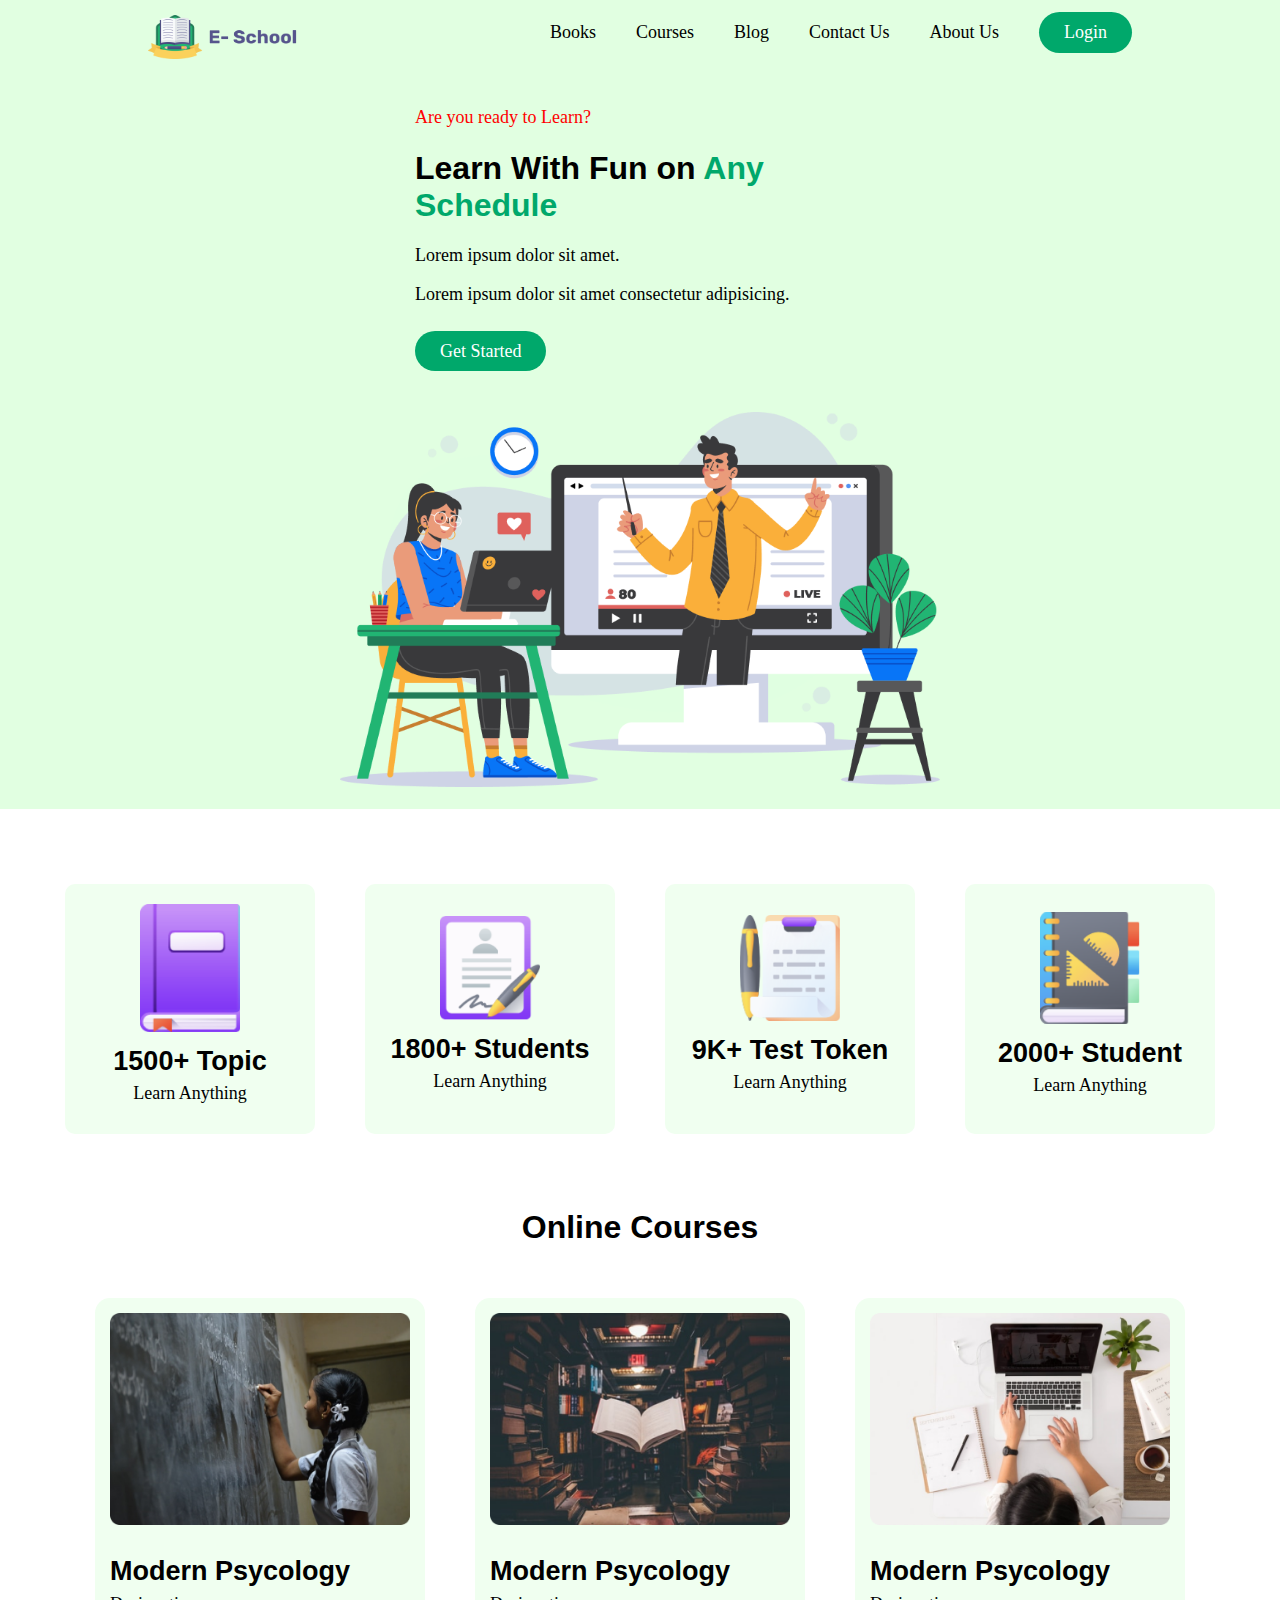
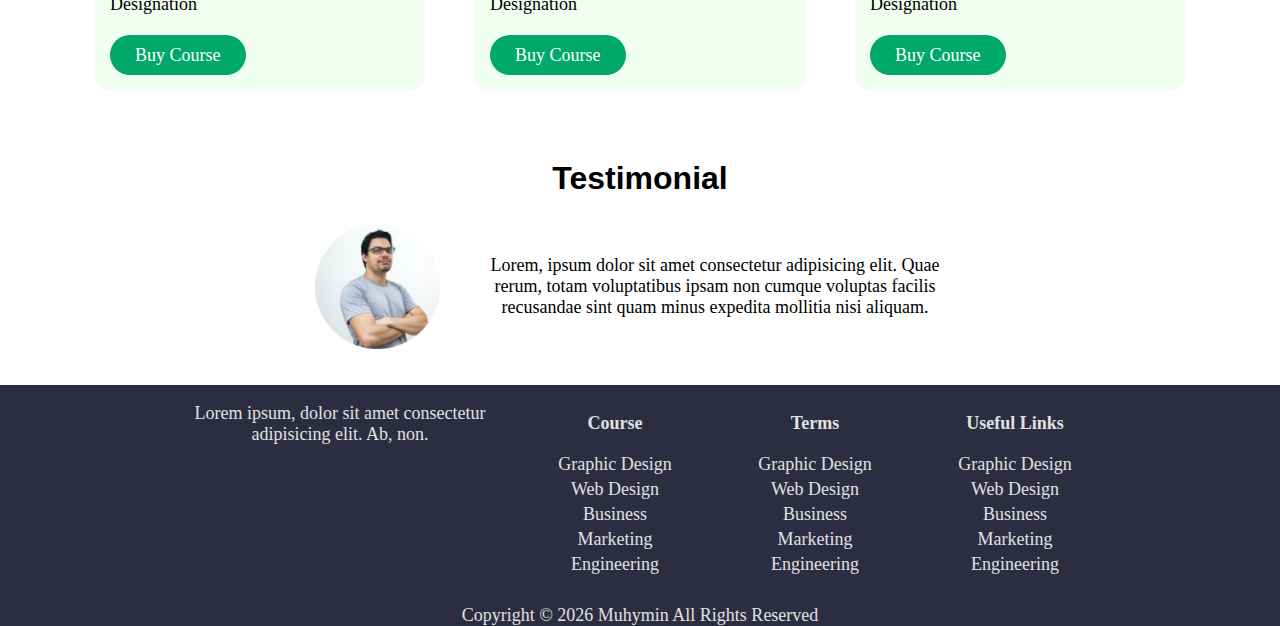
==== e-school/index.html @ 0d16bee3 "completed the e-school portfolio website" ====
<!DOCTYPE html>
<html lang="en">

<head>
    <meta charset="UTF-8">
    <meta name="viewport" content="width=device-width, initial-scale=1.0">
    <title>Electronic School</title>
    <link rel="stylesheet" href="style.css">
</head>

<body>
    <header id="header">
        <div id="head">
            <nav class="nav">
                <a id="logo" href="#"><img src="images/Logo.png" alt="logo"></a>
                <a href="#">Books</a>
                <a href="#">Courses</a>
                <a href="#">Blog</a>
                <a href="#">Contact Us</a>
                <a href="#">About Us</a>
                <a class="btn" href="#">Login</a>
                <a id="menu">
                    <div class="bar"></div>
                    <div class="bar"></div>
                    <div class="bar"></div>
                </a>
            </nav>
            <div class="menu">
                <a href="#">Books</a>
                <a href="#">Courses</a>
                <a href="#">Blog</a>
                <a href="#">Contact Us</a>
                <a href="#">About Us</a>
                <a href="#">
                    <div><a href="#" class="btn">Login</a></div>
                </a>
            </div>
            <div id="flex">
                <div id="one">
                    <p id="red-text">Are you ready to Learn?</p>
                    <h1>Learn With Fun on <span id="green-text">Any Schedule</span></h1>
                    <p>Lorem ipsum dolor sit amet.</p>
                    <p>Lorem ipsum dolor sit amet consectetur adipisicing.</p>
                    <br>
                    <a href="#" class="btn">Get Started</a>
                </div>
                <div id="two"><img src="images/Illustration.png" alt="e-class"></div>
            </div>
            <br>
        </div>
    </header>
    <section id="biggery">
        <a href="#">
            <div class="box">
                <img src="images/book.png" alt="book">
                <h3>1500+ Topic</h3>
                <p>Learn Anything</p>
            </div>
        </a>
        <a href="#">
            <div class="box">
                <img src="images/Student.png" alt="student">
                <h3>1800+ Students</h3>
                <p>Learn Anything</p>
            </div>
        </a>
        <a href="#">
            <div class="box">
                <img src="images/Test.png" alt="test">
                <h3>9K+ Test Token</h3>
                <p>Learn Anything</p>
            </div>
        </a>
        <a href="#">
            <div class="box">
                <img src="images/Students.png" alt="students">
                <h3>2000+ Student</h3>
                <p>Learn Anything</p>
            </div>
        </a>
    </section>
    <section>
        <h2 class="cntr">Online Courses</h2>
        <main>
            <div class="course">
                <img src="images/Morder pyschology.png" alt="student writing on board">
                <h3>Modern Psycology</h3>
                <p class="des">Designation</p>
                <a href="#" class="btn">Buy Course</a>
            </div>
            <div class="course">
                <img src="images/Morder psyc.png" alt="book hovering in a library">
                <h3>Modern Psycology</h3>
                <p class="des">Designation</p>
                <a href="#" class="btn">Buy Course</a>
            </div>
            <div class="course">
                <img src="images/Morder pychons.png" alt="someone typing in a laptop">
                <h3>Modern Psycology</h3>
                <p class="des">Designation</p>
                <a href="#" class="btn">Buy Course</a>
            </div>
        </main>
    </section>
    <br>
    <h2 class="cntr">Testimonial</h2>
    <div id="testimonial">
        <img id="man" src="images/Man.png" alt="moody man">
        <p id="tp">Lorem, ipsum dolor sit amet consectetur adipisicing elit. Quae rerum, totam voluptatibus ipsam non cumque voluptas facilis recusandae sint quam minus expedita mollitia nisi aliquam.</p>
    </div>
    <br>
    <br>
    <footer class="cntr">
        <div id="footer">
            <p id="f-text">Lorem ipsum, dolor sit amet consectetur adipisicing elit. Ab, non.</p>
            <div class="ac">
                <p><strong>Course</strong></p>
                <a href="#">Graphic Design</a>
                <a href="#">Web Design</a>
                <a href="#">Business</a>
                <a href="#">Marketing</a>
                <a href="#">Engineering</a>
            </div>
            <div class="ac">
                <p><strong>Terms</strong></p>
                <a href="#">Graphic Design</a>
                <a href="#">Web Design</a>
                <a href="#">Business</a>
                <a href="#">Marketing</a>
                <a href="#">Engineering</a>
            </div>
            <div class="ac">
                <p><strong>Useful Links</strong></p>
                <a href="#">Graphic Design</a>
                <a href="#">Web Design</a>
                <a href="#">Business</a>
                <a href="#">Marketing</a>
                <a href="#">Engineering</a>
            </div>
        </div>
        <p class="cntr">Copyright &copy; <span id="right"></span> Muhymin All Rights Reserved</p>
    </footer>
    <script src="script.js"></script>
</body>

</html>
---- e-school/style.css ----
Beautify h1 {
    font-size: 40px
}

h1,
h2,
h3 {
    font-family: Calibri, sans-serif
}

h2 {
    font-size: 32px
}

h3 {
    font-size: 27px
}

a,
p {
    font-size: 18px
}

.nav {
    display: -webkit-box;
    display: -webkit-flex;
    display: -moz-box;
    display: -ms-flexbox;
    display: flex;
    -webkit-box-pack: end;
    -webkit-justify-content: flex-end;
    -moz-box-pack: end;
    -ms-flex-pack: end;
    justify-content: flex-end;
    -webkit-box-align: center;
    -webkit-align-items: center;
    -moz-box-align: center;
    -ms-flex-align: center;
    align-items: center
}

.nav a {
    margin: 0 20px
}

a {
    text-decoration: none;
    color: #000
}

a:hover {
    color: #58ade3
}

.btn {
    background-color: #00a86b;
    padding: 10px 25px;
    -webkit-border-radius: 25px;
    -moz-border-radius: 25px;
    border-radius: 25px;
    color: #fff
}

.btn:hover {
    color: #fff;
    font-size: x-large;
    -webkit-transition: font-size .75s ease;
    -o-transition: font-size .75s ease;
    -moz-transition: font-size .75s ease;
    transition: font-size .75s ease
}

#logo {
    margin-top: 15px;
    width: 150px;
    margin-right: auto;
    -webkit-flex-shrink: 0;
    -ms-flex-negative: 0;
    flex-shrink: 0
}

img {
    width: 100%
}

#green-text {
    color: #00a86b
}

#red-text {
    color: red
}

#one {
    width: 400px;
    margin-right: 50px;
    margin-bottom: 50px;
    margin-top: 25px
}

#two {
    width: 600px
}

#flex,
main {
    display: -webkit-box;
    display: -webkit-flex;
    display: -moz-box;
    display: -ms-flexbox;
    display: flex;
    -webkit-flex-wrap: wrap;
    -ms-flex-wrap: wrap;
    flex-wrap: wrap;
    -webkit-box-pack: center;
    -webkit-justify-content: center;
    -moz-box-pack: center;
    -ms-flex-pack: center;
    justify-content: center;
    -webkit-box-align: center;
    -webkit-align-items: center;
    -moz-box-align: center;
    -ms-flex-align: center;
    align-items: center
}

#head {
    width: 80%;
    margin: auto
}

#header {
    background-color: #e1ffe1
}

body {
    margin: 0
}

.box img {
    width: 100px
}

#biggery,
#biggery a,
#testimonial {
    display: -webkit-box;
    display: -webkit-flex;
    display: -moz-box;
    display: -ms-flexbox;
    display: flex;
    -webkit-box-pack: center;
    -webkit-justify-content: center;
    -moz-box-pack: center;
    -ms-flex-pack: center;
    justify-content: center
}

#biggery {
    -webkit-flex-wrap: wrap;
    -ms-flex-wrap: wrap;
    flex-wrap: wrap;
    text-align: center;
    line-height: 5px;
    margin: 50px 0
}

#biggery a,
#testimonial {
    -webkit-box-align: center;
    -webkit-align-items: center;
    -moz-box-align: center;
    -ms-flex-align: center;
    align-items: center
}

#biggery a {
    -webkit-border-radius: 10px;
    -moz-border-radius: 10px;
    border-radius: 10px;
    width: 250px;
    height: 250px;
    background-color: #f0fff0;
    margin: 25px
}

#biggery a:hover,
.course:hover {
    -webkit-transition: all .75s ease;
    -o-transition: all .75s ease;
    -moz-transition: all .75s ease;
    transition: all .75s ease
}

#biggery a:hover {
    color: #000;
    background-color: #fff;
    -webkit-box-shadow: 10px 10px 20px #d3d3d3, -10px 10px 20px #d3d3d3;
    -moz-box-shadow: 10px 10px 20px #d3d3d3, -10px 10px 20px #d3d3d3;
    box-shadow: 10px 10px 20px #d3d3d3, -10px 10px 20px #d3d3d3;
    width: 275px;
    height: 275px
}

.cntr {
    text-align: center
}

.course {
    background-color: #f0fff0;
    margin: 25px;
    width: 300px;
    padding: 15px 15px 25px;
    -webkit-border-radius: 15px;
    -moz-border-radius: 15px;
    border-radius: 15px
}

.course:hover {
    -webkit-box-shadow: 5px 5px 10px #d3d3d3, -5px -5px 10px #d3d3d3;
    -moz-box-shadow: 5px 5px 10px #d3d3d3, -5px -5px 10px #d3d3d3;
    box-shadow: 5px 5px 10px #d3d3d3, -5px -5px 10px #d3d3d3;
    width: 325px
}

.des {
    margin-top: -20px;
    margin-bottom: 30px
}

#testimonial {
    -webkit-flex-wrap: wrap;
    -ms-flex-wrap: wrap;
    flex-wrap: wrap
}

#man {
    width: 125px;
    margin-right: 25px;
    -webkit-flex-shrink: 0;
    -ms-flex-negative: 0;
    flex-shrink: 0
}

#tp {
    width: 500px;
    text-align: center
}

footer {
    background-color: #2d2d41;
    color: #e1e1e1;
    margin-bottom: -20px
}

#footer {
    display: -webkit-box;
    display: -webkit-flex;
    display: -moz-box;
    display: -ms-flexbox;
    display: flex;
    -webkit-flex-wrap: wrap;
    -ms-flex-wrap: wrap;
    flex-wrap: wrap;
    -webkit-box-pack: center;
    -webkit-justify-content: center;
    -moz-box-pack: center;
    -ms-flex-pack: center;
    justify-content: center
}

#footer a {
    color: #e1e1e1;
    margin: 2px 0
}

#f-text {
    width: 350px
}

.ac,
.menu {
    -webkit-box-orient: vertical;
    -webkit-box-direction: normal;
    -webkit-flex-direction: column;
    -moz-box-orient: vertical;
    -moz-box-direction: normal;
    -ms-flex-direction: column;
    flex-direction: column
}

.ac {
    width: 200px;
    display: -webkit-box;
    display: -webkit-flex;
    display: -moz-box;
    display: -ms-flexbox;
    display: flex;
    margin: 10px 0
}

#menu {
    cursor: pointer
}

#menu,
.menu {
    display: none
}

.menu a {
    margin: 20px 0 0
}

.bar {
    width: 30px;
    height: 5px;
    background-color: #000;
    margin: 5px 0
}

@media screen and (max-width:992px) {
    #menu {
        display: block
    }
    .nav a:not([id=logo]) {
        display: none
    }
}
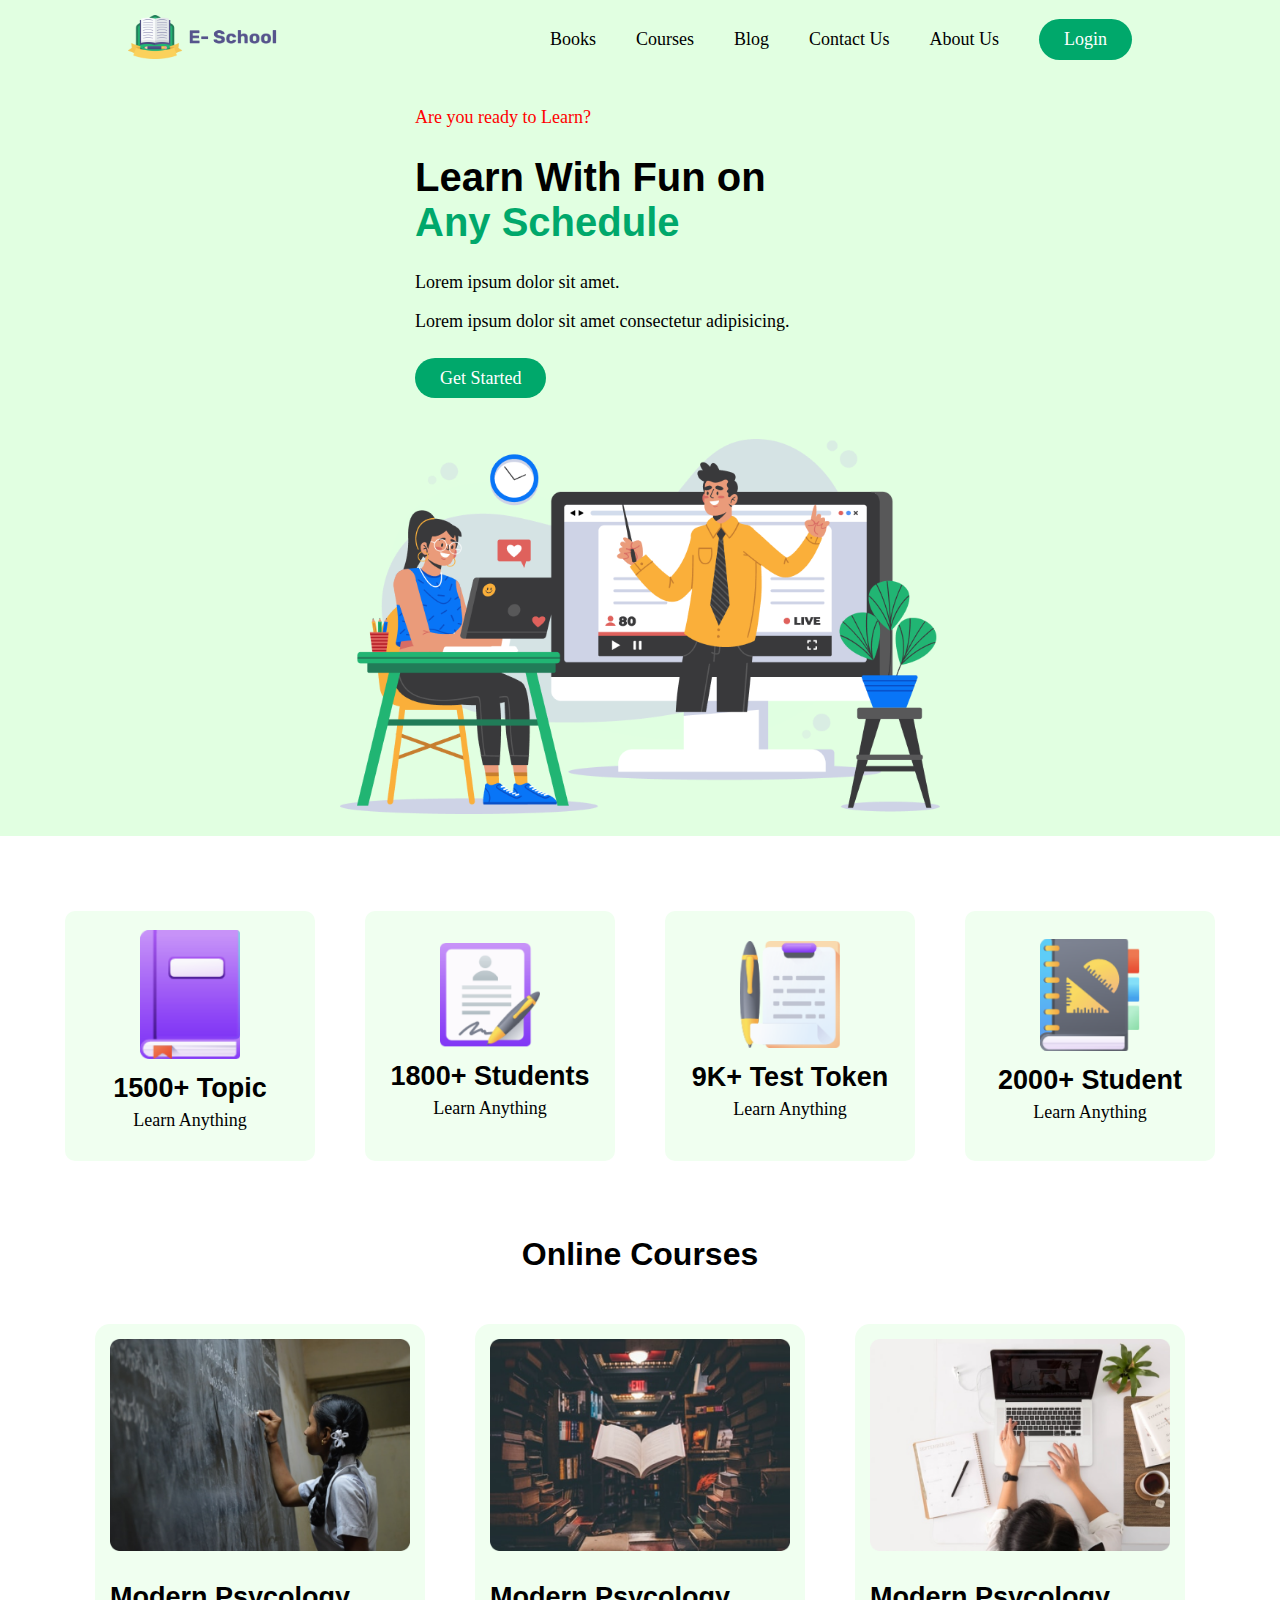
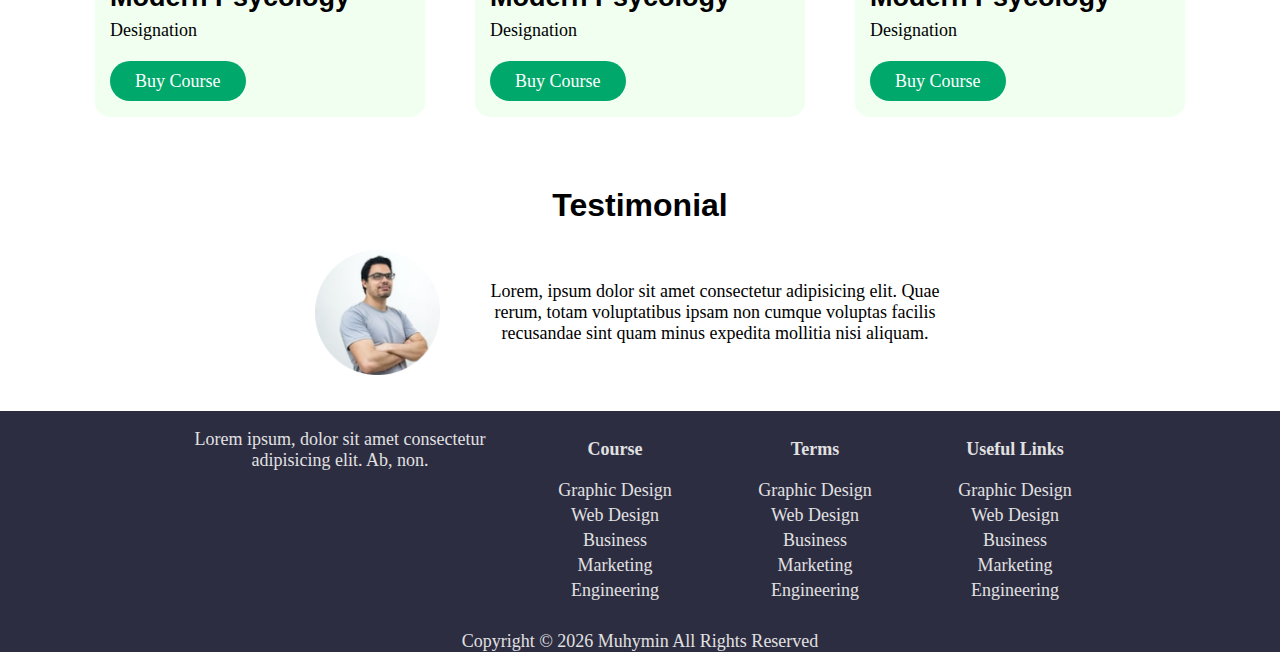
==== commit 5b7e9c96: "completed the pin matcher assignmennt" ====
--- a/e-school/index.html
+++ b/e-school/index.html
@@ -18,7 +18,7 @@
                 <a href="#">Blog</a>
                 <a href="#">Contact Us</a>
                 <a href="#">About Us</a>
-                <a class="btn" href="#">Login</a>
+                <a id="login" class="btn" href="#">Login</a>
                 <a id="menu">
                     <div class="bar"></div>
                     <div class="bar"></div>
@@ -31,7 +31,7 @@
                 <a href="#">Blog</a>
                 <a href="#">Contact Us</a>
                 <a href="#">About Us</a>
-                <a href="#">
+                <a id="collapse-login" href="#">
                     <div><a href="#" class="btn">Login</a></div>
                 </a>
             </div>
--- a/e-school/style.css
+++ b/e-school/style.css
@@ -1,4 +1,4 @@
-Beautify h1 {
+h1 {
     font-size: 40px
 }
 
@@ -36,10 +36,11 @@
     -webkit-align-items: center;
     -moz-box-align: center;
     -ms-flex-align: center;
-    align-items: center
-}
-
-.nav a {
+    align-items: center;
+    padding-top: 15px;
+}
+
+.nav a:not([id=logo], [id=menu], [id=Login]) {
     margin: 0 20px
 }
 
@@ -71,7 +72,6 @@
 }
 
 #logo {
-    margin-top: 15px;
     width: 150px;
     margin-right: auto;
     -webkit-flex-shrink: 0;
@@ -308,8 +308,16 @@
     display: none
 }
 
+.menu {
+    margin-left: 25px;
+}
+
 .menu a {
-    margin: 20px 0 0
+    margin: 20px 0 0;
+}
+
+#collapse-login {
+    margin-top: 25px;
 }
 
 .bar {
